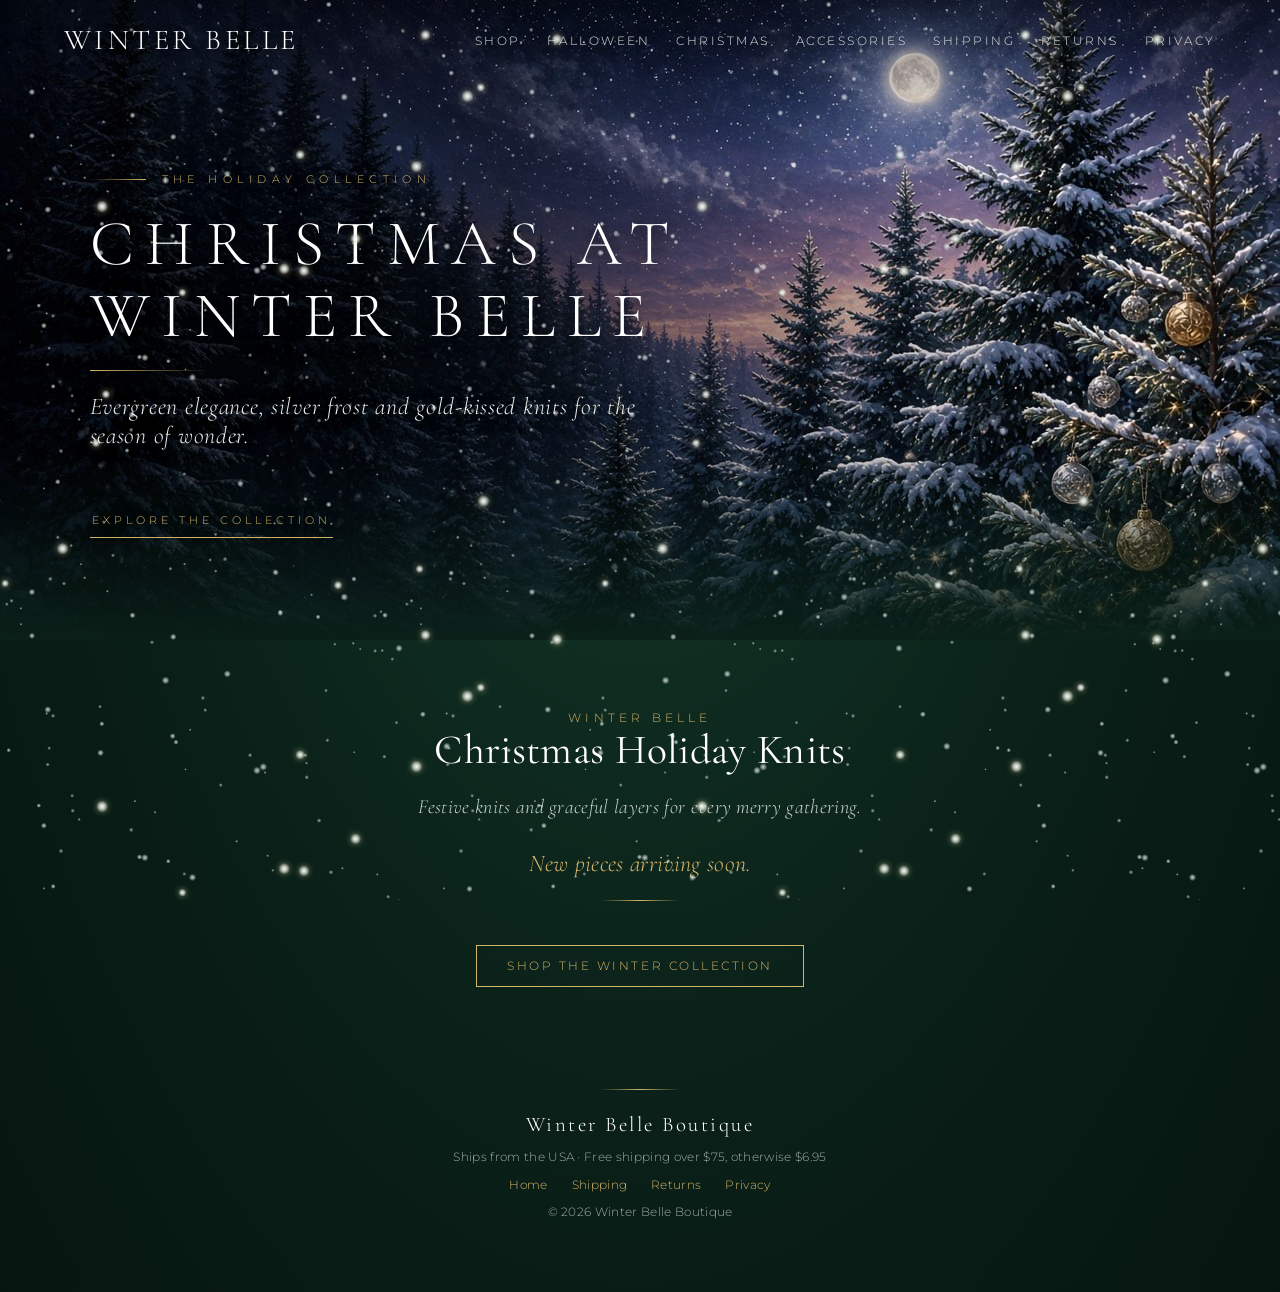
==== christmas.html @ aeb9721b "Elegant banner redo plus Halloween and Christmas pages" ====
<!doctype html><html lang="en"><head><meta charset="utf-8"><meta name="viewport" content="width=device-width,initial-scale=1"><title>Christmas at Winter Belle | Winter Belle Boutique</title><link rel="stylesheet" href="styles.css"><style>.hero.theme{height:640px;background:url(img/banner-christmas.jpg) center/cover}.hero.theme:after{background:radial-gradient(ellipse at 22% 55%,#000a,transparent 62%),linear-gradient(#0006,transparent 25%,transparent 70%,#0a2018)}.soon{font-family:'Cormorant Garamond',serif;font-style:italic;font-size:1.5rem;color:var(--gold);margin:30px 0 10px}.grid:empty{display:none}</style></head><body><header><a class="logo" href="index.html">WINTER BELLE</a><nav><a href="index.html#shop">Shop</a><a href="halloween.html">Halloween</a><a href="christmas.html">Christmas</a><a href="index.html#accessories">Accessories</a><a href="shipping.html">Shipping</a><a href="returns.html">Returns</a><a href="privacy.html">Privacy</a></nav></header><div class="hero theme"><div><div class="eyebrow">The Holiday Collection</div><h1>Christmas at Winter Belle</h1><p style="font-family:Cormorant Garamond,serif;font-size:1.5rem;font-style:italic">Evergreen elegance, silver frost and gold-kissed knits for the season of wonder.</p><a class="btn" href="#collection">Explore the Collection</a></div></div><div id="collection"></div><section><div class="eyebrow">Winter Belle</div><h2>Christmas Holiday Knits</h2><p>Festive knits and graceful layers for every merry gathering.</p><div class="grid"></div><div class="soon">New pieces arriving soon.</div><div class="divider"></div><a class="btn" href="index.html#shop">Shop the Winter Collection</a></section><footer><div class="divider"></div><div class="logo" style="font-size:1.3rem">Winter Belle Boutique</div><p>Ships from the USA · Free shipping over $75, otherwise $6.95</p><a href="index.html">Home</a><a href="shipping.html">Shipping</a><a href="returns.html">Returns</a><a href="privacy.html">Privacy</a><p>© 2026 Winter Belle Boutique</p></footer><script src="checkout-links.js"></script><script src="snow.js"></script></body></html>
---- styles.css ----
@import url('https://fonts.googleapis.com/css2?family=Cormorant+Garamond:ital,wght@0,400;0,600;1,400&family=Montserrat:wght@300;500&display=swap');
:root{--ev:#0d2a1f;--ev2:#14382a;--gold:#d4b46a;--silver:#dfe6e3}
*{box-sizing:border-box}body{margin:0;background:radial-gradient(ellipse at top,#173f2f,#0a2018 60%,#061510);color:var(--silver);font-family:Montserrat,sans-serif;font-weight:300;letter-spacing:.02em}
a{color:var(--gold);text-decoration:none}header{position:absolute;top:0;left:0;right:0;z-index:5;display:flex;justify-content:space-between;align-items:center;padding:22px 5vw;text-shadow:0 2px 8px #000a}
header.solid{position:relative;background:transparent}
.logo{font-family:'Cormorant Garamond',serif;font-size:1.8rem;color:#fff;letter-spacing:.12em}nav a{margin-left:26px;font-size:.78rem;text-transform:uppercase;letter-spacing:.2em;color:var(--silver)}
.hero{position:relative;height:820px;min-height:560px;background:url(img/hero.jpg) center/cover;display:flex;align-items:center;padding:0 7vw}
.hero:after{content:"";position:absolute;inset:0;background:radial-gradient(ellipse at 25% 50%,#0008,transparent 60%),linear-gradient(transparent 70%,#0a2018)}
.hero div{position:relative;z-index:2;max-width:600px;text-shadow:0 3px 18px #000c}
h1,h2,h3{font-family:'Cormorant Garamond',serif;font-weight:400;color:#fff}h1{font-size:clamp(2.8rem,6vw,5rem);margin:0 0 10px;letter-spacing:.04em}
.eyebrow{color:var(--gold);text-transform:uppercase;letter-spacing:.35em;font-size:.75rem}
.btn{display:inline-block;margin-top:22px;padding:13px 30px;border:1px solid var(--gold);color:var(--gold);text-transform:uppercase;letter-spacing:.22em;font-size:.72rem;background:transparent;cursor:pointer;font-family:inherit;transition:.3s}.btn:hover{background:var(--gold);color:var(--ev)}
section{padding:70px 6vw 20px;text-align:center}h2{font-size:2.6rem;margin:0}section>p{font-style:italic;font-family:'Cormorant Garamond',serif;font-size:1.25rem;color:#c9d4cf}
.grid{display:grid;grid-template-columns:repeat(auto-fill,minmax(250px,1fr));gap:40px;margin-top:40px}
.card img{width:100%;aspect-ratio:3/4;object-fit:cover;border-radius:2px;box-shadow:0 12px 30px #0008}
.card h3{font-size:1.45rem;margin:16px 0 4px}.price{color:var(--gold);font-size:1.05rem}.sizes{font-size:.72rem;letter-spacing:.15em;color:#a9b8b2;margin:6px 0}
.divider{width:80px;height:1px;background:linear-gradient(90deg,transparent,var(--gold),transparent);margin:22px auto}
footer{text-align:center;padding:60px 6vw;font-size:.78rem;color:#9fb0a9}footer a{margin:0 12px}
.page{max-width:760px;margin:0 auto;padding:40px 6vw 80px;line-height:1.8}

@media (prefers-reduced-motion:reduce){}
.shipnote{position:relative;z-index:6;background:var(--ev);color:var(--gold);text-align:center;font-size:.8rem;letter-spacing:.2em;text-transform:uppercase;padding:8px 12px;border-bottom:1px solid #d4b46a55}
body>.shipnote+header:not(.solid){top:34px}

/* couture hero */
.hero h1{font-weight:300;text-transform:uppercase;letter-spacing:.18em;font-size:clamp(2.4rem,5vw,4.4rem);line-height:1.12}
.hero .eyebrow{display:flex;align-items:center;gap:16px;letter-spacing:.5em;font-size:.68rem;margin-bottom:22px}
.hero .eyebrow:before{content:"";width:56px;height:1px;background:linear-gradient(90deg,transparent,var(--gold))}
.hero p{position:relative;padding-top:22px;margin-top:18px;color:#e8ece9;letter-spacing:.03em}
.hero p:before{content:"";position:absolute;top:0;left:0;width:120px;height:1px;background:linear-gradient(90deg,var(--gold),transparent)}
.hero .btn{border:none;border-bottom:1px solid var(--gold);padding:10px 2px;letter-spacing:.38em;font-size:.66rem;margin-top:30px}
.hero .btn:hover{background:transparent;color:#fff;border-color:#fff}
.hero:after{background:radial-gradient(ellipse at 20% 50%,#000b,transparent 62%),linear-gradient(#0007,transparent 22%,transparent 72%,#0a2018)}
.hero.theme{height:700px;padding-top:70px}
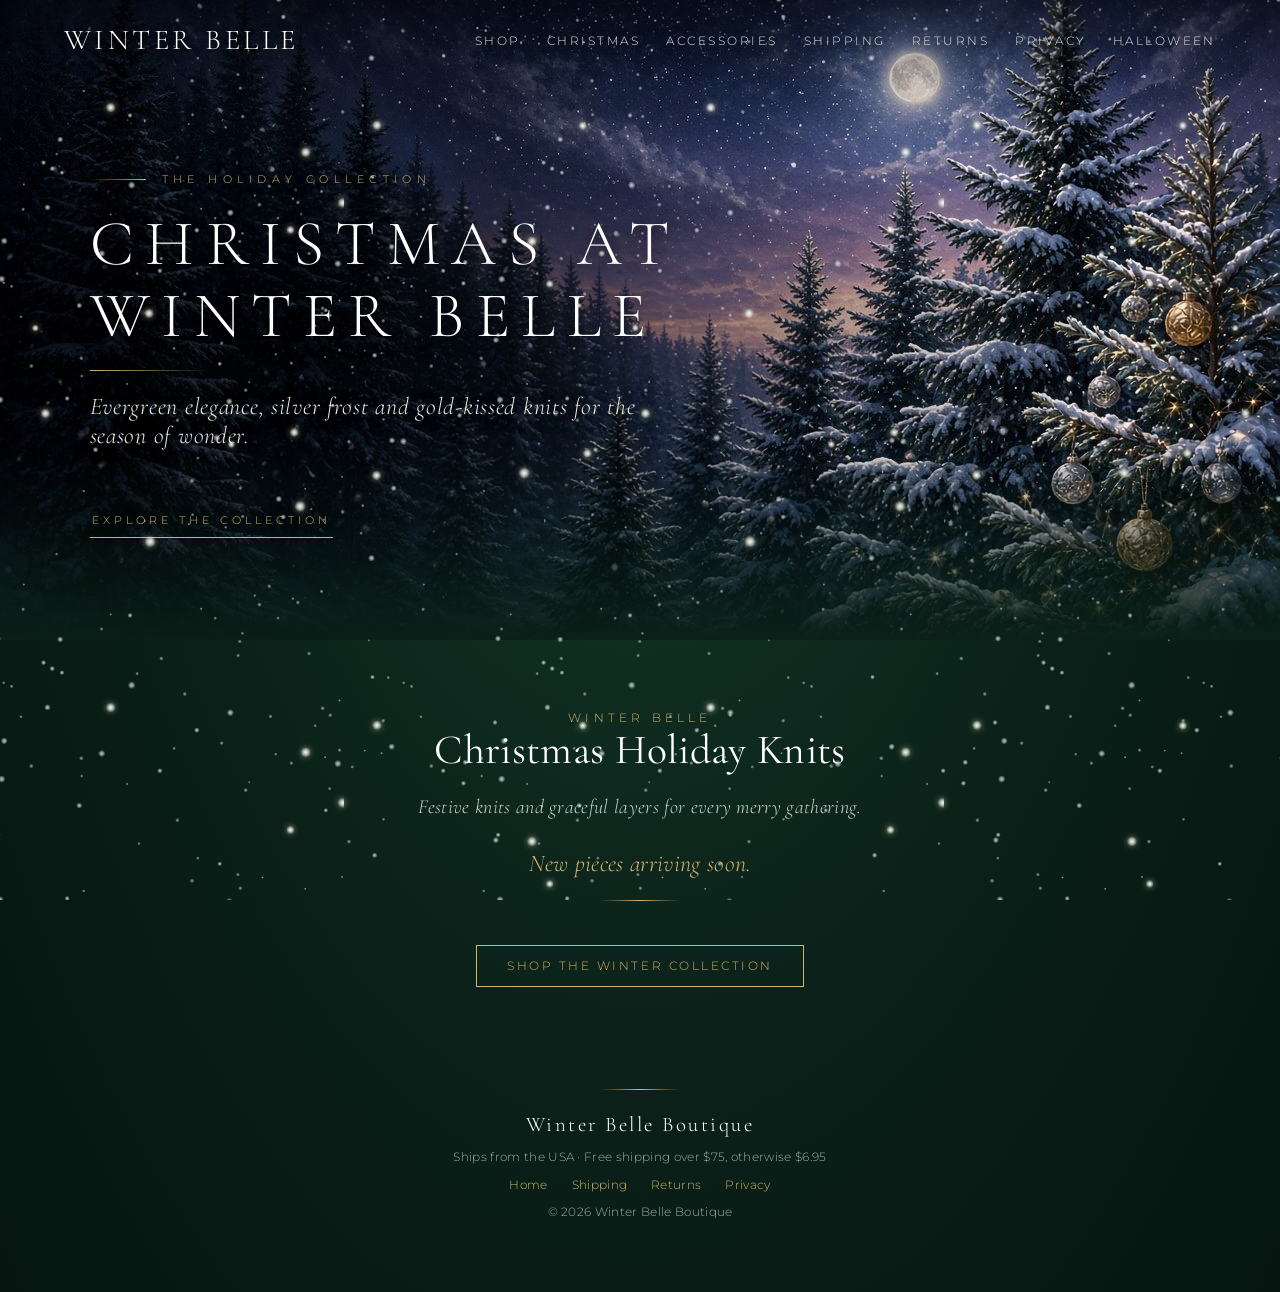
==== commit 60d69ae6: "Menu: Christmas first, Halloween last" ====
--- a/christmas.html
+++ b/christmas.html
@@ -1 +1 @@
-<!doctype html><html lang="en"><head><meta charset="utf-8"><meta name="viewport" content="width=device-width,initial-scale=1"><title>Christmas at Winter Belle | Winter Belle Boutique</title><link rel="stylesheet" href="styles.css"><style>.hero.theme{height:640px;background:url(img/banner-christmas.jpg) center/cover}.hero.theme:after{background:radial-gradient(ellipse at 22% 55%,#000a,transparent 62%),linear-gradient(#0006,transparent 25%,transparent 70%,#0a2018)}.soon{font-family:'Cormorant Garamond',serif;font-style:italic;font-size:1.5rem;color:var(--gold);margin:30px 0 10px}.grid:empty{display:none}</style></head><body><header><a class="logo" href="index.html">WINTER BELLE</a><nav><a href="index.html#shop">Shop</a><a href="halloween.html">Halloween</a><a href="christmas.html">Christmas</a><a href="index.html#accessories">Accessories</a><a href="shipping.html">Shipping</a><a href="returns.html">Returns</a><a href="privacy.html">Privacy</a></nav></header><div class="hero theme"><div><div class="eyebrow">The Holiday Collection</div><h1>Christmas at Winter Belle</h1><p style="font-family:Cormorant Garamond,serif;font-size:1.5rem;font-style:italic">Evergreen elegance, silver frost and gold-kissed knits for the season of wonder.</p><a class="btn" href="#collection">Explore the Collection</a></div></div><div id="collection"></div><section><div class="eyebrow">Winter Belle</div><h2>Christmas Holiday Knits</h2><p>Festive knits and graceful layers for every merry gathering.</p><div class="grid"></div><div class="soon">New pieces arriving soon.</div><div class="divider"></div><a class="btn" href="index.html#shop">Shop the Winter Collection</a></section><footer><div class="divider"></div><div class="logo" style="font-size:1.3rem">Winter Belle Boutique</div><p>Ships from the USA · Free shipping over $75, otherwise $6.95</p><a href="index.html">Home</a><a href="shipping.html">Shipping</a><a href="returns.html">Returns</a><a href="privacy.html">Privacy</a><p>© 2026 Winter Belle Boutique</p></footer><script src="checkout-links.js"></script><script src="snow.js"></script></body></html>+<!doctype html><html lang="en"><head><meta charset="utf-8"><meta name="viewport" content="width=device-width,initial-scale=1"><title>Christmas at Winter Belle | Winter Belle Boutique</title><link rel="stylesheet" href="styles.css"><style>.hero.theme{height:640px;background:url(img/banner-christmas.jpg) center/cover}.hero.theme:after{background:radial-gradient(ellipse at 22% 55%,#000a,transparent 62%),linear-gradient(#0006,transparent 25%,transparent 70%,#0a2018)}.soon{font-family:'Cormorant Garamond',serif;font-style:italic;font-size:1.5rem;color:var(--gold);margin:30px 0 10px}.grid:empty{display:none}</style></head><body><header><a class="logo" href="index.html">WINTER BELLE</a><nav><a href="index.html#shop">Shop</a><a href="christmas.html">Christmas</a><a href="index.html#accessories">Accessories</a><a href="shipping.html">Shipping</a><a href="returns.html">Returns</a><a href="privacy.html">Privacy</a><a href="halloween.html">Halloween</a></nav></header><div class="hero theme"><div><div class="eyebrow">The Holiday Collection</div><h1>Christmas at Winter Belle</h1><p style="font-family:Cormorant Garamond,serif;font-size:1.5rem;font-style:italic">Evergreen elegance, silver frost and gold-kissed knits for the season of wonder.</p><a class="btn" href="#collection">Explore the Collection</a></div></div><div id="collection"></div><section><div class="eyebrow">Winter Belle</div><h2>Christmas Holiday Knits</h2><p>Festive knits and graceful layers for every merry gathering.</p><div class="grid"></div><div class="soon">New pieces arriving soon.</div><div class="divider"></div><a class="btn" href="index.html#shop">Shop the Winter Collection</a></section><footer><div class="divider"></div><div class="logo" style="font-size:1.3rem">Winter Belle Boutique</div><p>Ships from the USA · Free shipping over $75, otherwise $6.95</p><a href="index.html">Home</a><a href="shipping.html">Shipping</a><a href="returns.html">Returns</a><a href="privacy.html">Privacy</a><p>© 2026 Winter Belle Boutique</p></footer><script src="checkout-links.js"></script><script src="snow.js"></script></body></html>
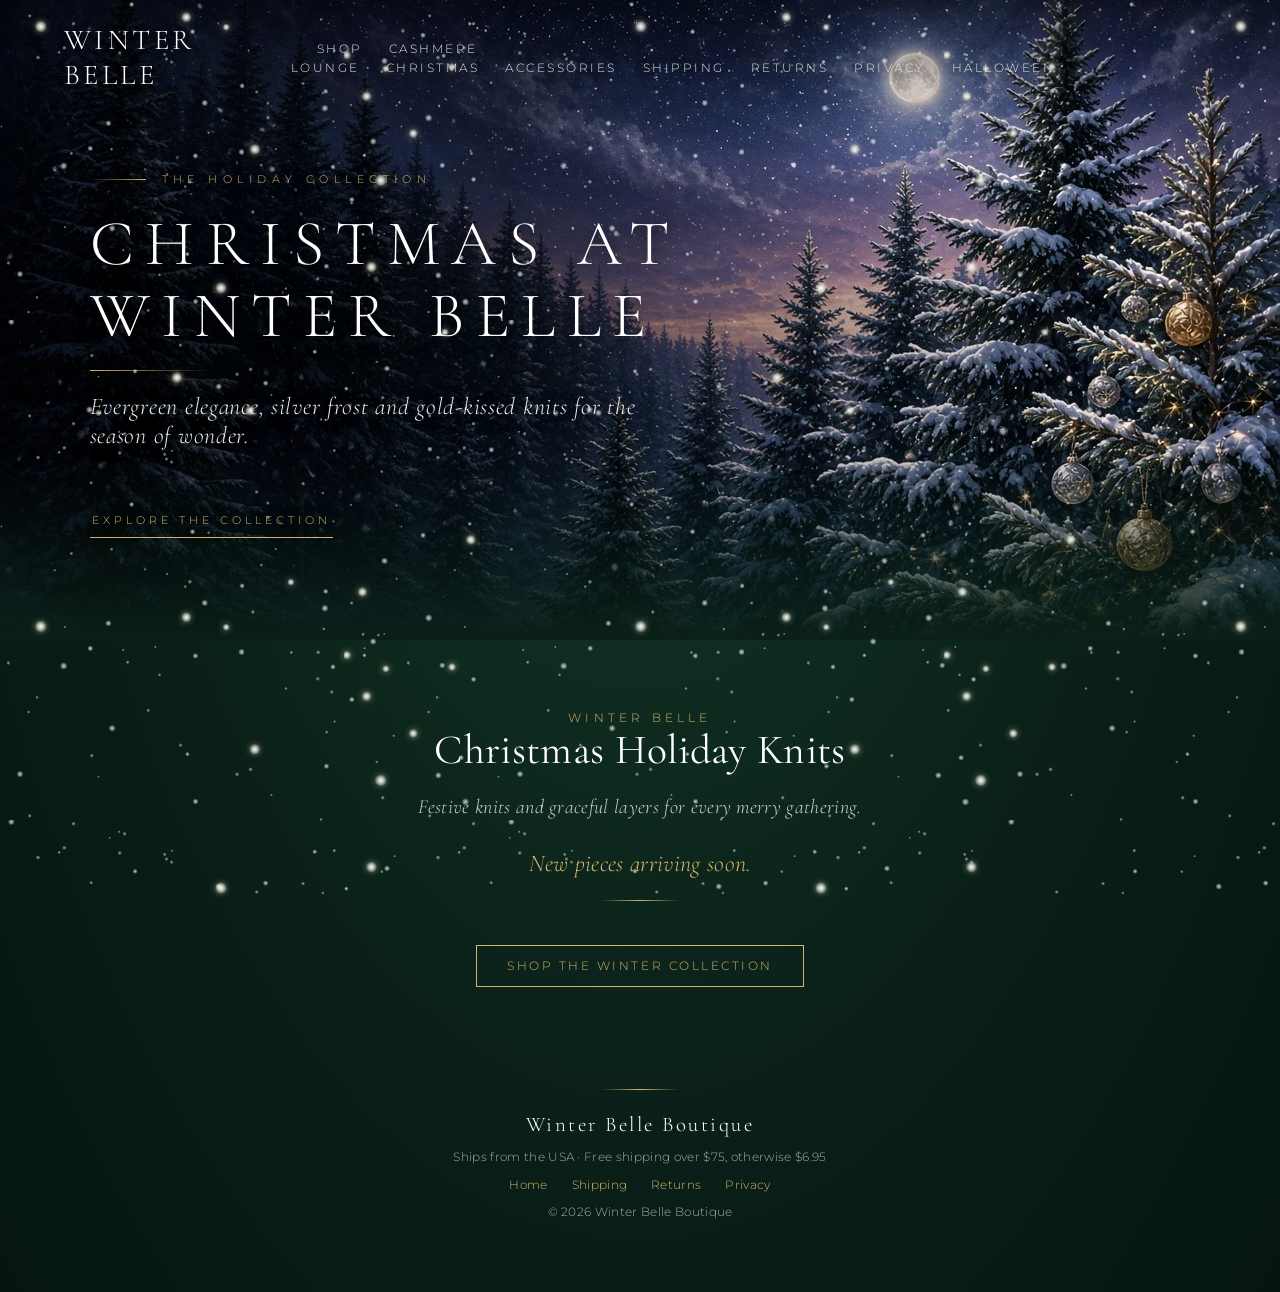
==== commit a7f06027: "Add Cashmere Lounge and Portolano gloves" ====
--- a/christmas.html
+++ b/christmas.html
@@ -1 +1 @@
-<!doctype html><html lang="en"><head><meta charset="utf-8"><meta name="viewport" content="width=device-width,initial-scale=1"><title>Christmas at Winter Belle | Winter Belle Boutique</title><link rel="stylesheet" href="styles.css"><style>.hero.theme{height:640px;background:url(img/banner-christmas.jpg) center/cover}.hero.theme:after{background:radial-gradient(ellipse at 22% 55%,#000a,transparent 62%),linear-gradient(#0006,transparent 25%,transparent 70%,#0a2018)}.soon{font-family:'Cormorant Garamond',serif;font-style:italic;font-size:1.5rem;color:var(--gold);margin:30px 0 10px}.grid:empty{display:none}</style></head><body><header><a class="logo" href="index.html">WINTER BELLE</a><nav><a href="index.html#shop">Shop</a><a href="christmas.html">Christmas</a><a href="index.html#accessories">Accessories</a><a href="shipping.html">Shipping</a><a href="returns.html">Returns</a><a href="privacy.html">Privacy</a><a href="halloween.html">Halloween</a></nav></header><div class="hero theme"><div><div class="eyebrow">The Holiday Collection</div><h1>Christmas at Winter Belle</h1><p style="font-family:Cormorant Garamond,serif;font-size:1.5rem;font-style:italic">Evergreen elegance, silver frost and gold-kissed knits for the season of wonder.</p><a class="btn" href="#collection">Explore the Collection</a></div></div><div id="collection"></div><section><div class="eyebrow">Winter Belle</div><h2>Christmas Holiday Knits</h2><p>Festive knits and graceful layers for every merry gathering.</p><div class="grid"></div><div class="soon">New pieces arriving soon.</div><div class="divider"></div><a class="btn" href="index.html#shop">Shop the Winter Collection</a></section><footer><div class="divider"></div><div class="logo" style="font-size:1.3rem">Winter Belle Boutique</div><p>Ships from the USA · Free shipping over $75, otherwise $6.95</p><a href="index.html">Home</a><a href="shipping.html">Shipping</a><a href="returns.html">Returns</a><a href="privacy.html">Privacy</a><p>© 2026 Winter Belle Boutique</p></footer><script src="checkout-links.js"></script><script src="snow.js"></script></body></html>+<!doctype html><html lang="en"><head><meta charset="utf-8"><meta name="viewport" content="width=device-width,initial-scale=1"><title>Christmas at Winter Belle | Winter Belle Boutique</title><link rel="stylesheet" href="styles.css"><style>.hero.theme{height:640px;background:url(img/banner-christmas.jpg) center/cover}.hero.theme:after{background:radial-gradient(ellipse at 22% 55%,#000a,transparent 62%),linear-gradient(#0006,transparent 25%,transparent 70%,#0a2018)}.soon{font-family:'Cormorant Garamond',serif;font-style:italic;font-size:1.5rem;color:var(--gold);margin:30px 0 10px}.grid:empty{display:none}</style></head><body><header><a class="logo" href="index.html">WINTER BELLE</a><nav><a href="index.html#shop">Shop</a><a href="index.html#cashmere-lounge">Cashmere Lounge</a><a href="christmas.html">Christmas</a><a href="index.html#accessories">Accessories</a><a href="shipping.html">Shipping</a><a href="returns.html">Returns</a><a href="privacy.html">Privacy</a><a href="halloween.html">Halloween</a></nav></header><div class="hero theme"><div><div class="eyebrow">The Holiday Collection</div><h1>Christmas at Winter Belle</h1><p style="font-family:Cormorant Garamond,serif;font-size:1.5rem;font-style:italic">Evergreen elegance, silver frost and gold-kissed knits for the season of wonder.</p><a class="btn" href="#collection">Explore the Collection</a></div></div><div id="collection"></div><section><div class="eyebrow">Winter Belle</div><h2>Christmas Holiday Knits</h2><p>Festive knits and graceful layers for every merry gathering.</p><div class="grid"></div><div class="soon">New pieces arriving soon.</div><div class="divider"></div><a class="btn" href="index.html#shop">Shop the Winter Collection</a></section><footer><div class="divider"></div><div class="logo" style="font-size:1.3rem">Winter Belle Boutique</div><p>Ships from the USA · Free shipping over $75, otherwise $6.95</p><a href="index.html">Home</a><a href="shipping.html">Shipping</a><a href="returns.html">Returns</a><a href="privacy.html">Privacy</a><p>© 2026 Winter Belle Boutique</p></footer><script src="checkout-links.js"></script><script src="snow.js"></script></body></html>
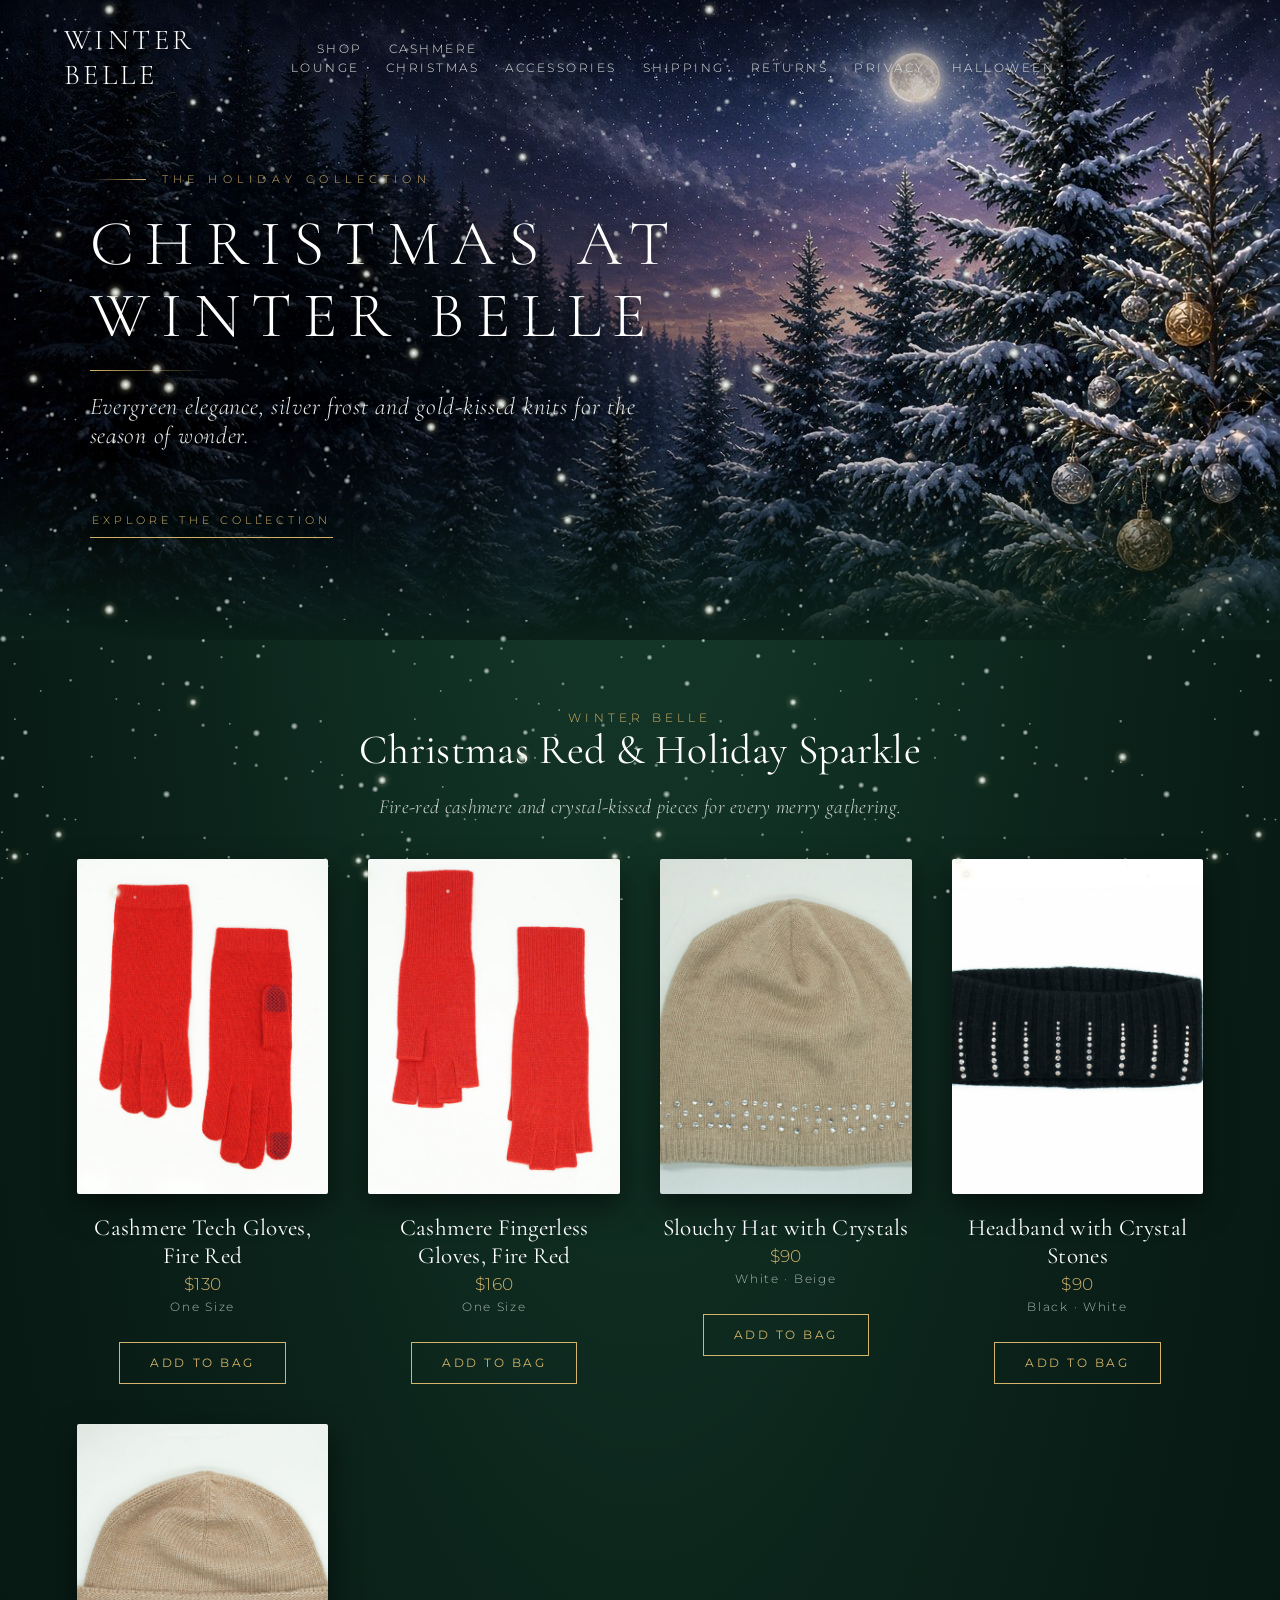
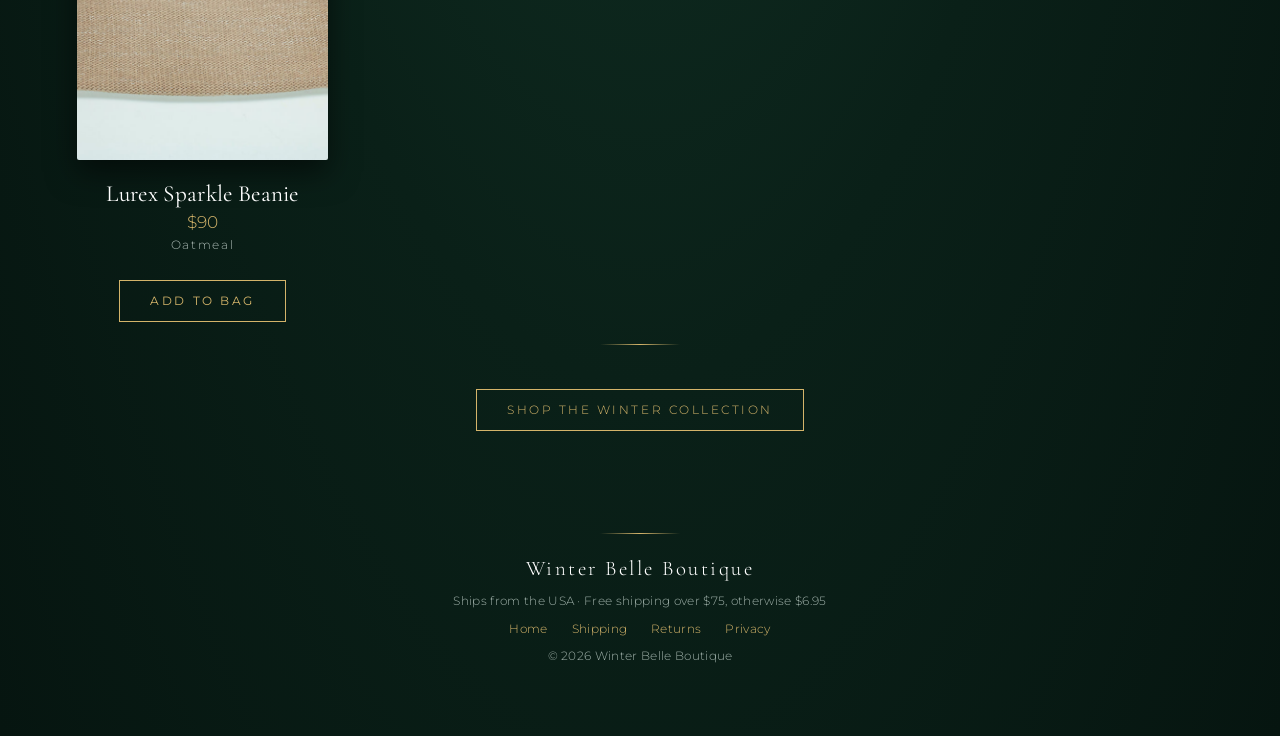
==== commit c491edc2: "Add Winter & Holiday pieces, remove Michelle Mae" ====
--- a/christmas.html
+++ b/christmas.html
@@ -1 +1 @@
-<!doctype html><html lang="en"><head><meta charset="utf-8"><meta name="viewport" content="width=device-width,initial-scale=1"><title>Christmas at Winter Belle | Winter Belle Boutique</title><link rel="stylesheet" href="styles.css"><style>.hero.theme{height:640px;background:url(img/banner-christmas.jpg) center/cover}.hero.theme:after{background:radial-gradient(ellipse at 22% 55%,#000a,transparent 62%),linear-gradient(#0006,transparent 25%,transparent 70%,#0a2018)}.soon{font-family:'Cormorant Garamond',serif;font-style:italic;font-size:1.5rem;color:var(--gold);margin:30px 0 10px}.grid:empty{display:none}</style></head><body><header><a class="logo" href="index.html">WINTER BELLE</a><nav><a href="index.html#shop">Shop</a><a href="index.html#cashmere-lounge">Cashmere Lounge</a><a href="christmas.html">Christmas</a><a href="index.html#accessories">Accessories</a><a href="shipping.html">Shipping</a><a href="returns.html">Returns</a><a href="privacy.html">Privacy</a><a href="halloween.html">Halloween</a></nav></header><div class="hero theme"><div><div class="eyebrow">The Holiday Collection</div><h1>Christmas at Winter Belle</h1><p style="font-family:Cormorant Garamond,serif;font-size:1.5rem;font-style:italic">Evergreen elegance, silver frost and gold-kissed knits for the season of wonder.</p><a class="btn" href="#collection">Explore the Collection</a></div></div><div id="collection"></div><section><div class="eyebrow">Winter Belle</div><h2>Christmas Holiday Knits</h2><p>Festive knits and graceful layers for every merry gathering.</p><div class="grid"></div><div class="soon">New pieces arriving soon.</div><div class="divider"></div><a class="btn" href="index.html#shop">Shop the Winter Collection</a></section><footer><div class="divider"></div><div class="logo" style="font-size:1.3rem">Winter Belle Boutique</div><p>Ships from the USA · Free shipping over $75, otherwise $6.95</p><a href="index.html">Home</a><a href="shipping.html">Shipping</a><a href="returns.html">Returns</a><a href="privacy.html">Privacy</a><p>© 2026 Winter Belle Boutique</p></footer><script src="checkout-links.js"></script><script src="snow.js"></script></body></html>+<!doctype html><html lang="en"><head><meta charset="utf-8"><meta name="viewport" content="width=device-width,initial-scale=1"><title>Christmas at Winter Belle | Winter Belle Boutique</title><link rel="stylesheet" href="styles.css"><style>.hero.theme{height:640px;background:url(img/banner-christmas.jpg) center/cover}.hero.theme:after{background:radial-gradient(ellipse at 22% 55%,#000a,transparent 62%),linear-gradient(#0006,transparent 25%,transparent 70%,#0a2018)}.soon{font-family:'Cormorant Garamond',serif;font-style:italic;font-size:1.5rem;color:var(--gold);margin:30px 0 10px}.grid:empty{display:none}</style></head><body><header><a class="logo" href="index.html">WINTER BELLE</a><nav><a href="index.html#shop">Shop</a><a href="index.html#cashmere-lounge">Cashmere Lounge</a><a href="christmas.html">Christmas</a><a href="index.html#accessories">Accessories</a><a href="shipping.html">Shipping</a><a href="returns.html">Returns</a><a href="privacy.html">Privacy</a><a href="halloween.html">Halloween</a></nav></header><div class="hero theme"><div><div class="eyebrow">The Holiday Collection</div><h1>Christmas at Winter Belle</h1><p style="font-family:Cormorant Garamond,serif;font-size:1.5rem;font-style:italic">Evergreen elegance, silver frost and gold-kissed knits for the season of wonder.</p><a class="btn" href="#collection">Explore the Collection</a></div></div><div id="collection"></div><section><div class="eyebrow">Winter Belle</div><h2>Christmas Red &amp; Holiday Sparkle</h2><p>Fire-red cashmere and crystal-kissed pieces for every merry gathering.</p><div class="grid"><div class="card"><img src="img/cashmere-tech-gloves-fire-red.jpg" alt="Cashmere Tech Gloves, Fire Red" loading="lazy"><h3>Cashmere Tech Gloves, Fire Red</h3><div class="price">$130</div><div class="sizes">One Size</div><button class="btn" data-sku="cashmere-tech-gloves-fire-red">Add to Bag</button></div><div class="card"><img src="img/cashmere-fingerless-gloves-fire-red.jpg" alt="Cashmere Fingerless Gloves, Fire Red" loading="lazy"><h3>Cashmere Fingerless Gloves, Fire Red</h3><div class="price">$160</div><div class="sizes">One Size</div><button class="btn" data-sku="cashmere-fingerless-gloves-fire-red">Add to Bag</button></div><div class="card"><img src="img/slouchy-hat-with-crystals.jpg" alt="Slouchy Hat with Crystals" loading="lazy"><h3>Slouchy Hat with Crystals</h3><div class="price">$90</div><div class="sizes">White · Beige</div><button class="btn" data-sku="slouchy-hat-with-crystals">Add to Bag</button></div><div class="card"><img src="img/headband-with-crystal-stones.jpg" alt="Headband with Crystal Stones" loading="lazy"><h3>Headband with Crystal Stones</h3><div class="price">$90</div><div class="sizes">Black · White</div><button class="btn" data-sku="headband-with-crystal-stones">Add to Bag</button></div><div class="card"><img src="img/lurex-sparkle-beanie.jpg" alt="Lurex Sparkle Beanie" loading="lazy"><h3>Lurex Sparkle Beanie</h3><div class="price">$90</div><div class="sizes">Oatmeal</div><button class="btn" data-sku="lurex-sparkle-beanie">Add to Bag</button></div></div><div class="divider"></div><a class="btn" href="index.html#shop">Shop the Winter Collection</a></section><footer><div class="divider"></div><div class="logo" style="font-size:1.3rem">Winter Belle Boutique</div><p>Ships from the USA · Free shipping over $75, otherwise $6.95</p><a href="index.html">Home</a><a href="shipping.html">Shipping</a><a href="returns.html">Returns</a><a href="privacy.html">Privacy</a><p>© 2026 Winter Belle Boutique</p></footer><script src="checkout-links.js"></script><script src="snow.js"></script></body></html>
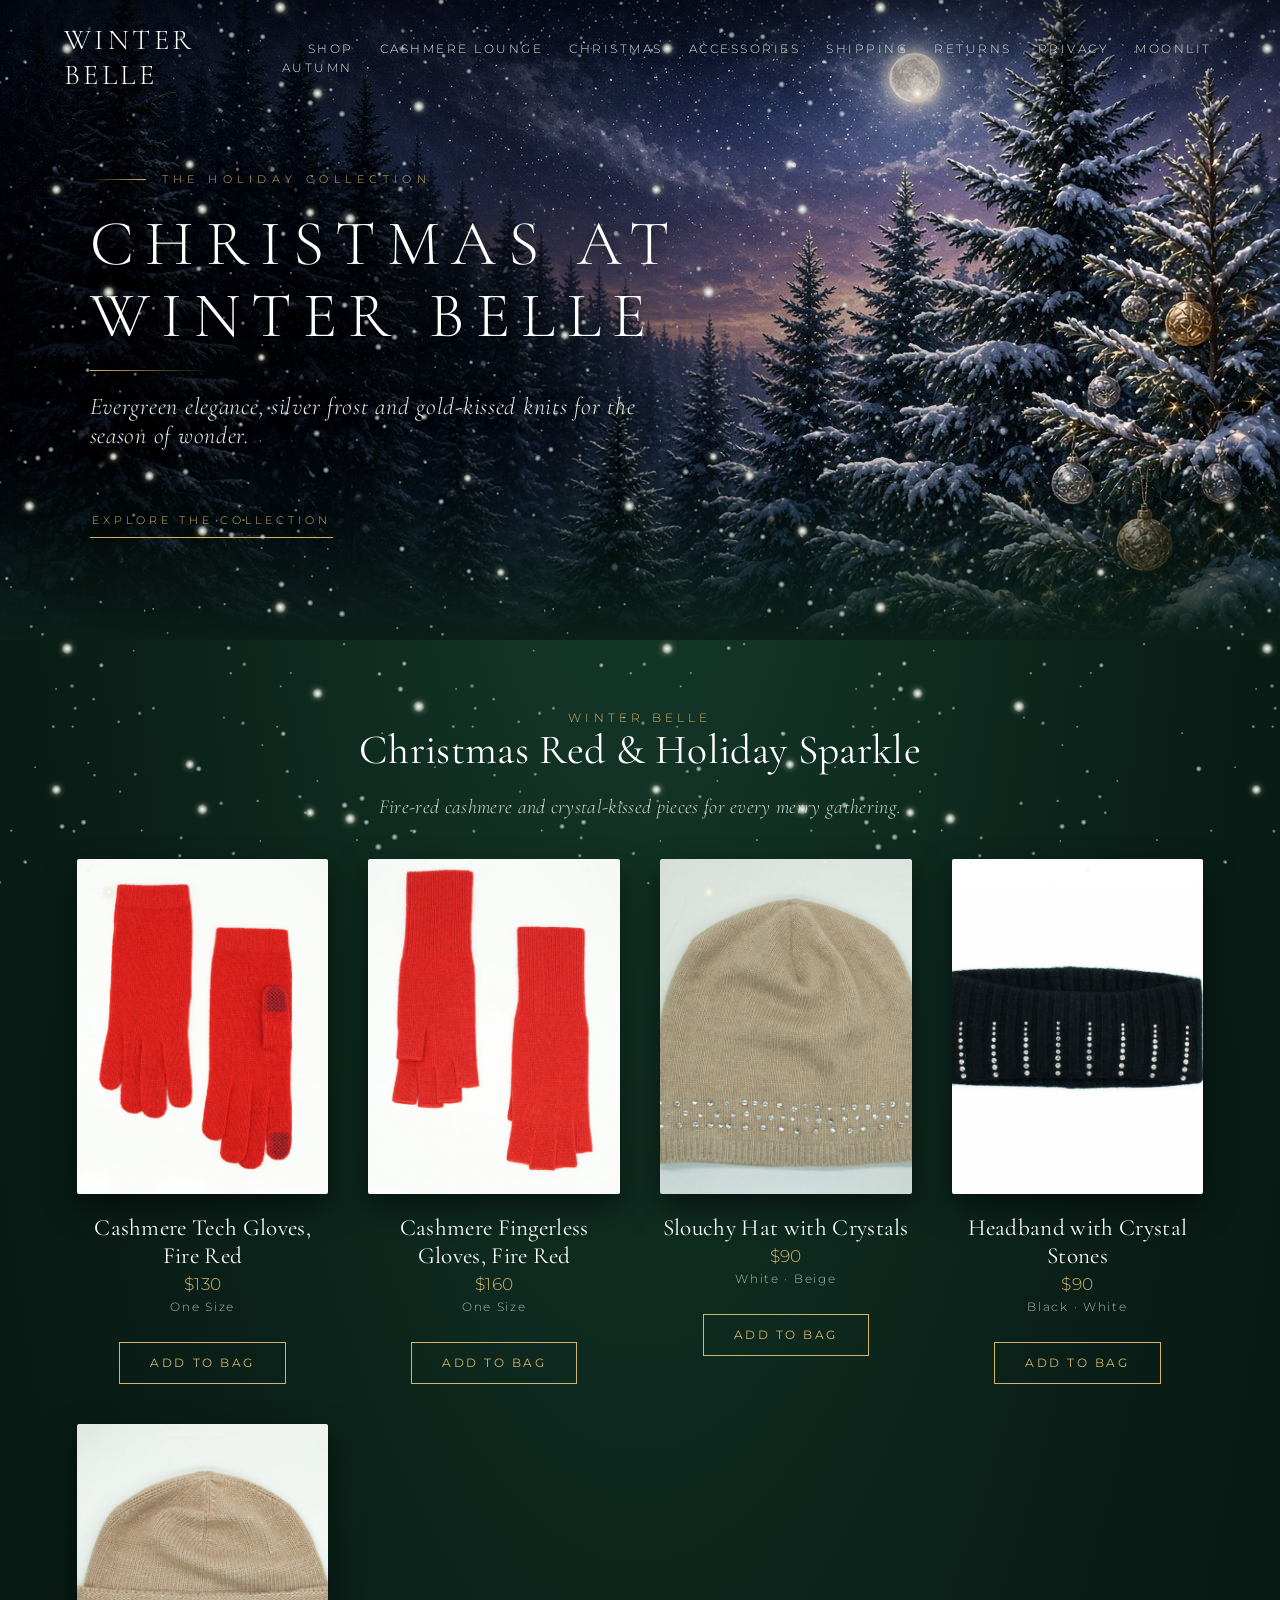
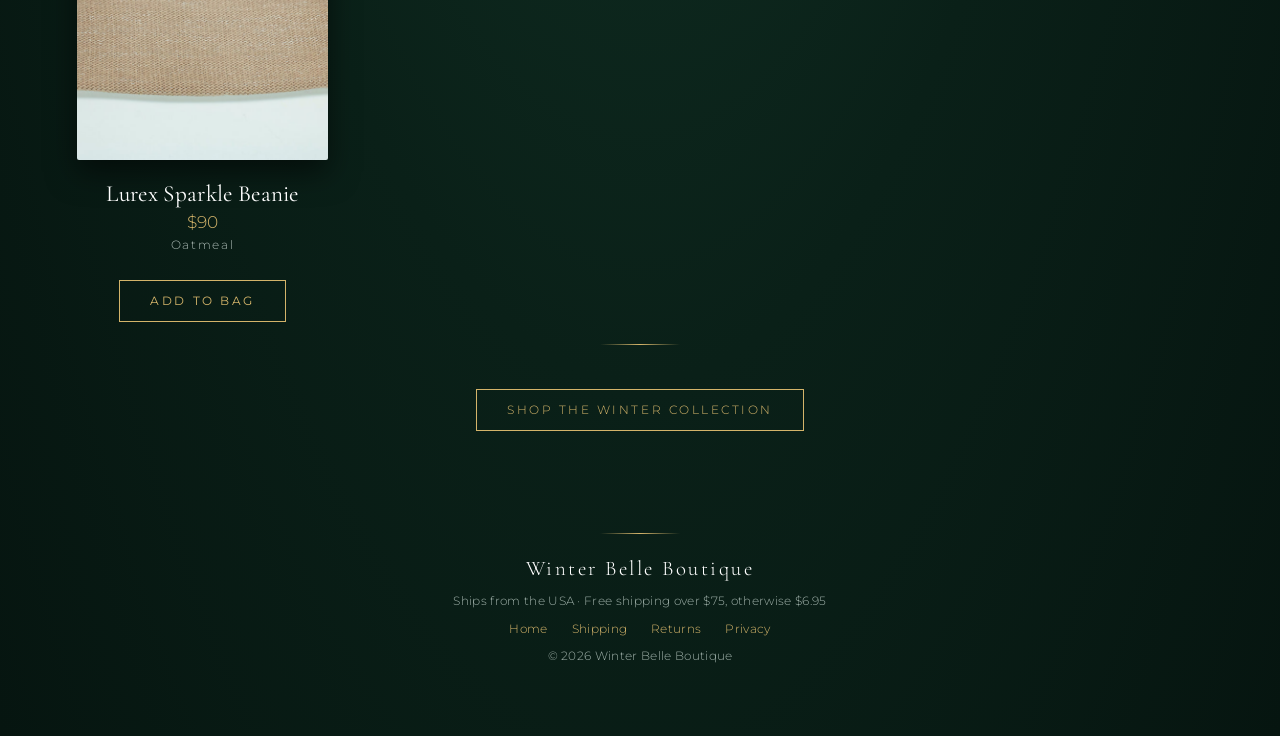
==== commit 514059f0: "Rename Halloween to Moonlit Autumn" ====
--- a/christmas.html
+++ b/christmas.html
@@ -1 +1 @@
-<!doctype html><html lang="en"><head><meta charset="utf-8"><meta name="viewport" content="width=device-width,initial-scale=1"><title>Christmas at Winter Belle | Winter Belle Boutique</title><link rel="stylesheet" href="styles.css"><style>.hero.theme{height:640px;background:url(img/banner-christmas.jpg) center/cover}.hero.theme:after{background:radial-gradient(ellipse at 22% 55%,#000a,transparent 62%),linear-gradient(#0006,transparent 25%,transparent 70%,#0a2018)}.soon{font-family:'Cormorant Garamond',serif;font-style:italic;font-size:1.5rem;color:var(--gold);margin:30px 0 10px}.grid:empty{display:none}</style></head><body><header><a class="logo" href="index.html">WINTER BELLE</a><nav><a href="index.html#shop">Shop</a><a href="index.html#cashmere-lounge">Cashmere Lounge</a><a href="christmas.html">Christmas</a><a href="index.html#accessories">Accessories</a><a href="shipping.html">Shipping</a><a href="returns.html">Returns</a><a href="privacy.html">Privacy</a><a href="halloween.html">Halloween</a></nav></header><div class="hero theme"><div><div class="eyebrow">The Holiday Collection</div><h1>Christmas at Winter Belle</h1><p style="font-family:Cormorant Garamond,serif;font-size:1.5rem;font-style:italic">Evergreen elegance, silver frost and gold-kissed knits for the season of wonder.</p><a class="btn" href="#collection">Explore the Collection</a></div></div><div id="collection"></div><section><div class="eyebrow">Winter Belle</div><h2>Christmas Red &amp; Holiday Sparkle</h2><p>Fire-red cashmere and crystal-kissed pieces for every merry gathering.</p><div class="grid"><div class="card"><img src="img/cashmere-tech-gloves-fire-red.jpg" alt="Cashmere Tech Gloves, Fire Red" loading="lazy"><h3>Cashmere Tech Gloves, Fire Red</h3><div class="price">$130</div><div class="sizes">One Size</div><button class="btn" data-sku="cashmere-tech-gloves-fire-red">Add to Bag</button></div><div class="card"><img src="img/cashmere-fingerless-gloves-fire-red.jpg" alt="Cashmere Fingerless Gloves, Fire Red" loading="lazy"><h3>Cashmere Fingerless Gloves, Fire Red</h3><div class="price">$160</div><div class="sizes">One Size</div><button class="btn" data-sku="cashmere-fingerless-gloves-fire-red">Add to Bag</button></div><div class="card"><img src="img/slouchy-hat-with-crystals.jpg" alt="Slouchy Hat with Crystals" loading="lazy"><h3>Slouchy Hat with Crystals</h3><div class="price">$90</div><div class="sizes">White · Beige</div><button class="btn" data-sku="slouchy-hat-with-crystals">Add to Bag</button></div><div class="card"><img src="img/headband-with-crystal-stones.jpg" alt="Headband with Crystal Stones" loading="lazy"><h3>Headband with Crystal Stones</h3><div class="price">$90</div><div class="sizes">Black · White</div><button class="btn" data-sku="headband-with-crystal-stones">Add to Bag</button></div><div class="card"><img src="img/lurex-sparkle-beanie.jpg" alt="Lurex Sparkle Beanie" loading="lazy"><h3>Lurex Sparkle Beanie</h3><div class="price">$90</div><div class="sizes">Oatmeal</div><button class="btn" data-sku="lurex-sparkle-beanie">Add to Bag</button></div></div><div class="divider"></div><a class="btn" href="index.html#shop">Shop the Winter Collection</a></section><footer><div class="divider"></div><div class="logo" style="font-size:1.3rem">Winter Belle Boutique</div><p>Ships from the USA · Free shipping over $75, otherwise $6.95</p><a href="index.html">Home</a><a href="shipping.html">Shipping</a><a href="returns.html">Returns</a><a href="privacy.html">Privacy</a><p>© 2026 Winter Belle Boutique</p></footer><script src="checkout-links.js"></script><script src="snow.js"></script></body></html>+<!doctype html><html lang="en"><head><meta charset="utf-8"><meta name="viewport" content="width=device-width,initial-scale=1"><title>Christmas at Winter Belle | Winter Belle Boutique</title><link rel="stylesheet" href="styles.css"><style>.hero.theme{height:640px;background:url(img/banner-christmas.jpg) center/cover}.hero.theme:after{background:radial-gradient(ellipse at 22% 55%,#000a,transparent 62%),linear-gradient(#0006,transparent 25%,transparent 70%,#0a2018)}.soon{font-family:'Cormorant Garamond',serif;font-style:italic;font-size:1.5rem;color:var(--gold);margin:30px 0 10px}.grid:empty{display:none}</style></head><body><header><a class="logo" href="index.html">WINTER BELLE</a><nav><a href="index.html#shop">Shop</a><a href="index.html#cashmere-lounge">Cashmere Lounge</a><a href="christmas.html">Christmas</a><a href="index.html#accessories">Accessories</a><a href="shipping.html">Shipping</a><a href="returns.html">Returns</a><a href="privacy.html">Privacy</a><a href="halloween.html">Moonlit Autumn</a></nav></header><div class="hero theme"><div><div class="eyebrow">The Holiday Collection</div><h1>Christmas at Winter Belle</h1><p style="font-family:Cormorant Garamond,serif;font-size:1.5rem;font-style:italic">Evergreen elegance, silver frost and gold-kissed knits for the season of wonder.</p><a class="btn" href="#collection">Explore the Collection</a></div></div><div id="collection"></div><section><div class="eyebrow">Winter Belle</div><h2>Christmas Red &amp; Holiday Sparkle</h2><p>Fire-red cashmere and crystal-kissed pieces for every merry gathering.</p><div class="grid"><div class="card"><img src="img/cashmere-tech-gloves-fire-red.jpg" alt="Cashmere Tech Gloves, Fire Red" loading="lazy"><h3>Cashmere Tech Gloves, Fire Red</h3><div class="price">$130</div><div class="sizes">One Size</div><button class="btn" data-sku="cashmere-tech-gloves-fire-red">Add to Bag</button></div><div class="card"><img src="img/cashmere-fingerless-gloves-fire-red.jpg" alt="Cashmere Fingerless Gloves, Fire Red" loading="lazy"><h3>Cashmere Fingerless Gloves, Fire Red</h3><div class="price">$160</div><div class="sizes">One Size</div><button class="btn" data-sku="cashmere-fingerless-gloves-fire-red">Add to Bag</button></div><div class="card"><img src="img/slouchy-hat-with-crystals.jpg" alt="Slouchy Hat with Crystals" loading="lazy"><h3>Slouchy Hat with Crystals</h3><div class="price">$90</div><div class="sizes">White · Beige</div><button class="btn" data-sku="slouchy-hat-with-crystals">Add to Bag</button></div><div class="card"><img src="img/headband-with-crystal-stones.jpg" alt="Headband with Crystal Stones" loading="lazy"><h3>Headband with Crystal Stones</h3><div class="price">$90</div><div class="sizes">Black · White</div><button class="btn" data-sku="headband-with-crystal-stones">Add to Bag</button></div><div class="card"><img src="img/lurex-sparkle-beanie.jpg" alt="Lurex Sparkle Beanie" loading="lazy"><h3>Lurex Sparkle Beanie</h3><div class="price">$90</div><div class="sizes">Oatmeal</div><button class="btn" data-sku="lurex-sparkle-beanie">Add to Bag</button></div></div><div class="divider"></div><a class="btn" href="index.html#shop">Shop the Winter Collection</a></section><footer><div class="divider"></div><div class="logo" style="font-size:1.3rem">Winter Belle Boutique</div><p>Ships from the USA · Free shipping over $75, otherwise $6.95</p><a href="index.html">Home</a><a href="shipping.html">Shipping</a><a href="returns.html">Returns</a><a href="privacy.html">Privacy</a><p>© 2026 Winter Belle Boutique</p></footer><script src="checkout-links.js"></script><script src="snow.js"></script></body></html>
